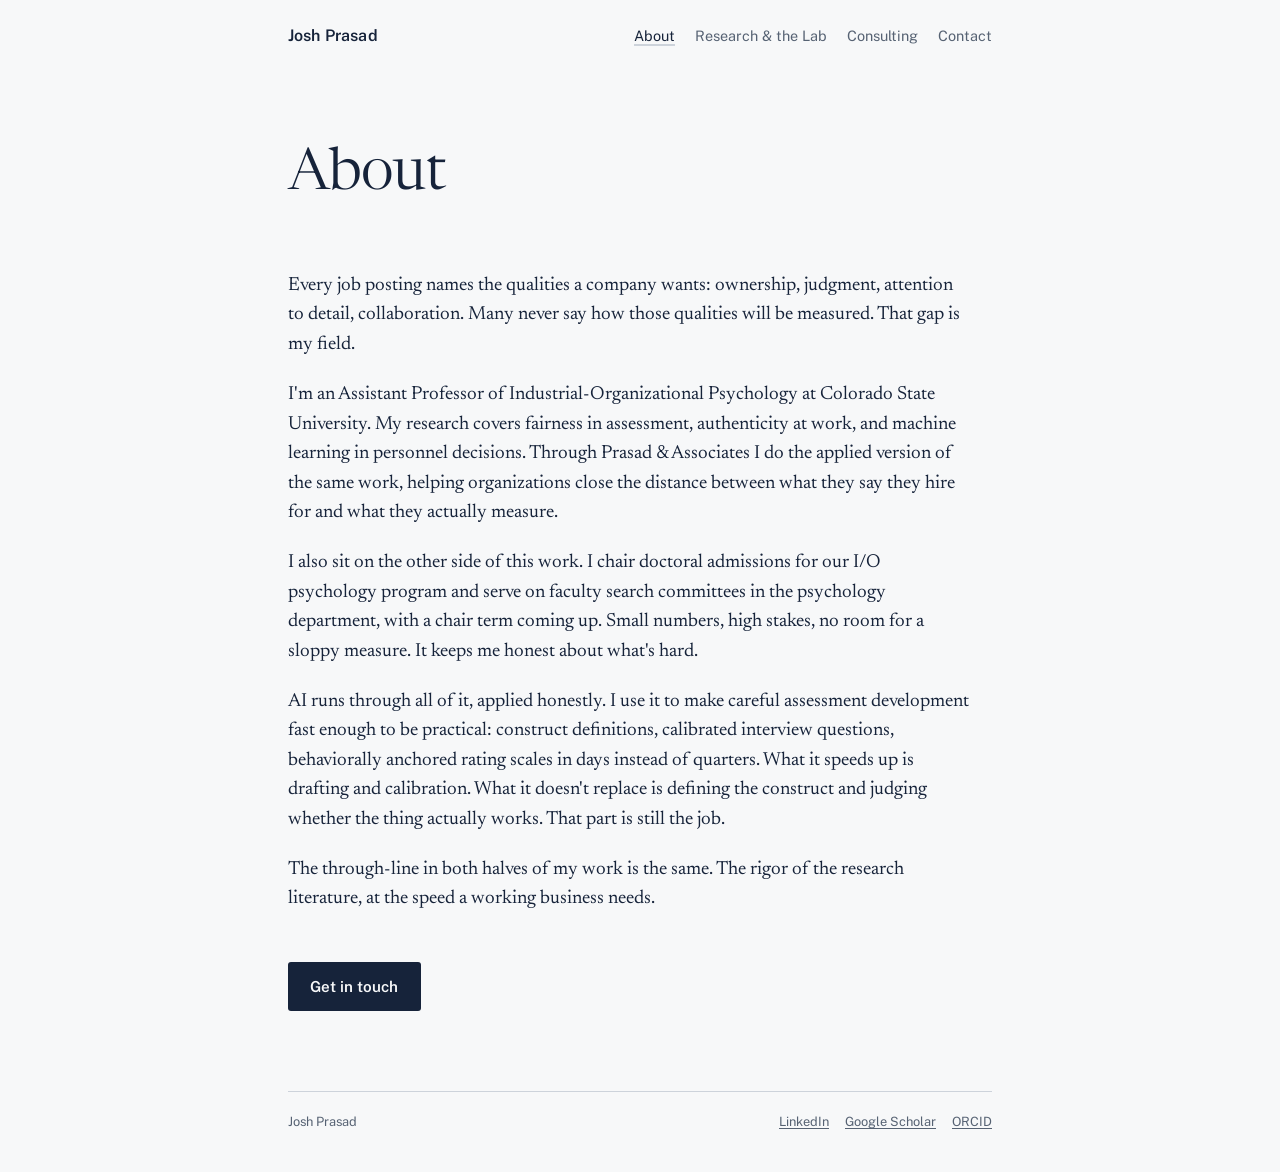
==== about.html @ ac9f9ecb "Five-page site built from approved copy Co-Authored-By: Claude Opus 5.5 <noreply@anthropic.com>" ====
<!doctype html>
<html lang="en">
<head>
<meta charset="utf-8">
<meta name="viewport" content="width=device-width, initial-scale=1">
<title>About | Josh Prasad</title>
<meta name="description" content="Josh Prasad is an Assistant Professor of Industrial-Organizational Psychology at Colorado State University and Principal of Prasad & Associates.">
<link rel="preconnect" href="https://fonts.googleapis.com">
<link rel="preconnect" href="https://fonts.gstatic.com" crossorigin>
<link rel="stylesheet" href="https://fonts.googleapis.com/css2?family=Newsreader:ital,opsz,wght@0,6..72,300..600;1,6..72,400&family=Public+Sans:wght@400;500;600&display=swap">
<link rel="stylesheet" href="style.css">
</head>
<body>
<div class="page">
  <header class="site-head">
    <a class="site-name" href="index.html">Josh Prasad</a>
    <nav class="site-nav" aria-label="Main">
      <a href="about.html" aria-current="page">About</a>
      <a href="lab.html">Research &amp; the Lab</a>
      <a href="consulting.html">Consulting</a>
      <a href="contact.html">Contact</a>
    </nav>
  </header>

  <main>
    <section class="opener">
      <h1>About</h1>
    </section>

    <section class="section prose">
      <p>Every job posting names the qualities a company wants: ownership, judgment, attention to detail, collaboration. Many never say how those qualities will be measured. That gap is my field.</p>
      <p>I'm an Assistant Professor of Industrial-Organizational Psychology at Colorado State University. My research covers fairness in assessment, authenticity at work, and machine learning in personnel decisions. Through Prasad &amp; Associates I do the applied version of the same work, helping organizations close the distance between what they say they hire for and what they actually measure.</p>
      <p>I also sit on the other side of this work. I chair doctoral admissions for our I/O psychology program and serve on faculty search committees in the psychology department, with a chair term coming up. Small numbers, high stakes, no room for a sloppy measure. It keeps me honest about what's hard.</p>
      <p>AI runs through all of it, applied honestly. I use it to make careful assessment development fast enough to be practical: construct definitions, calibrated interview questions, behaviorally anchored rating scales in days instead of quarters. What it speeds up is drafting and calibration. What it doesn't replace is defining the construct and judging whether the thing actually works. That part is still the job.</p>
      <p>The through-line in both halves of my work is the same. The rigor of the research literature, at the speed a working business needs.</p>
    </section>

    <p class="cta"><a href="contact.html">Get in touch</a></p>
  </main>

  <footer class="site-foot">
    <span>Josh Prasad</span>
    <nav aria-label="Elsewhere">
      <a href="https://www.linkedin.com/in/josh-prasad-phd/">LinkedIn</a>
      <a href="https://scholar.google.com/citations?hl=en&amp;user=JVRH_s0AAAAJ">Google Scholar</a>
      <a href="https://orcid.org/0000-0002-7938-6270">ORCID</a>
    </nav>
  </footer>
</div>
</body>
</html>
---- style.css ----
/* joshuaprasad.com — one stylesheet for every page.
   Colors live only in the tokens below. Change a token, not a rule. */

:root {
  color-scheme: light;
  --paper: #F7F8F9;
  --ink: #16233A;
  --slate: #566273;
  --rule: #CDD3DB;
  --accent: #2C6870;
  --serif: "Newsreader", "Iowan Old Style", Georgia, serif;
  --sans: "Public Sans", "Segoe UI", system-ui, sans-serif;
}
@media (prefers-color-scheme: dark) {
  :root {
    color-scheme: dark;
    --paper: #111822;
    --ink: #E4E8EE;
    --slate: #9AA6B5;
    --rule: #2C3746;
    --accent: #7FB7BC;
  }
}

*, *::before, *::after { box-sizing: border-box; }
html { -webkit-text-size-adjust: 100%; }
body {
  margin: 0;
  background: var(--paper);
  color: var(--ink);
  font-family: var(--serif);
  font-size: 19px;
  line-height: 1.55;
  padding-inline: 20px;
}
img { max-width: 100%; display: block; }
.page { max-width: 44rem; margin-inline: auto; }

a { color: var(--accent); text-underline-offset: 0.18em; text-decoration-thickness: 1px; }
a:hover { text-decoration-thickness: 2px; }
a:focus-visible { outline: 2px solid var(--accent); outline-offset: 3px; border-radius: 2px; }

/* Header and nav */
.site-head {
  display: flex; flex-wrap: wrap; align-items: baseline; justify-content: space-between;
  gap: 0.5rem 1.5rem;
  padding-block: 1.5rem 0;
  font-family: var(--sans);
}
.site-name { font-weight: 600; font-size: 1rem; color: var(--ink); text-decoration: none; letter-spacing: 0.01em; }
.site-nav { display: flex; flex-wrap: wrap; gap: 0.25rem 1.25rem; font-size: 0.9rem; }
.site-nav a { color: var(--slate); text-decoration: none; }
.site-nav a:hover, .site-nav a[aria-current="page"] { color: var(--ink); }
.site-nav a[aria-current="page"] { text-decoration: underline; text-decoration-color: var(--rule); text-decoration-thickness: 2px; }

/* Page openers */
.hook, .opener { padding-block: clamp(3rem, 10vw, 6rem) 0; }
h1 {
  font-weight: 350;
  font-size: clamp(2.2rem, 6.4vw, 3.6rem);
  line-height: 1.08;
  letter-spacing: -0.015em;
  margin: 0;
  text-wrap: balance;
  font-variation-settings: "opsz" 72;
}
.hook h1 .second { display: block; color: var(--slate); }
.hook > p, .lede { margin: 1.5rem 0 0; max-width: 34em; font-size: 1.1rem; }
.subtitle {
  margin: 0.6rem 0 0; font-size: clamp(1.25rem, 3.4vw, 1.6rem); line-height: 1.25;
  color: var(--slate); font-weight: 400; text-wrap: balance;
}

/* Body sections */
.prose { max-width: 36em; }
.prose p { margin: 0 0 1.1em; }
.section { margin-top: clamp(2.75rem, 7vw, 4rem); }
.section > :first-child { margin-top: 0; }
h2 { font-size: 1.5rem; font-weight: 450; line-height: 1.2; margin: 0 0 0.9rem; text-wrap: balance; }
h3 { font-family: var(--sans); font-size: 1rem; font-weight: 600; margin: 0; }

/* Home: the anchored rating scale */
.scale { margin: clamp(2.5rem, 7vw, 4rem) 0 0; }
.scale-trait { font-family: var(--sans); font-weight: 600; font-size: 0.95rem; margin: 0 0 1.1rem; }
.scale-trait span { font-weight: 400; color: var(--slate); }
.track { position: relative; height: 2.6rem; }
.track::before {
  content: ""; position: absolute; left: 0; right: 0; top: 0.55rem; height: 2px; background: var(--ink);
}
.tick {
  position: absolute; top: 0.1rem; width: 2px; height: 1rem; background: var(--ink);
  transform: translateX(-1px);
}
.tick b {
  position: absolute; top: 1.3rem; left: 50%; transform: translateX(-50%);
  font-family: var(--sans); font-weight: 500; font-size: 0.8rem; color: var(--slate);
  font-variant-numeric: tabular-nums;
}
.tick.anchor {
  width: 11px; height: 11px; top: 0.25rem; border-radius: 50%; transform: translateX(-5.5px);
  background: var(--paper); border: 2px solid var(--ink);
}
.tick.anchor b { top: 1.15rem; color: var(--ink); }
.anchors {
  display: grid; grid-template-columns: repeat(3, 1fr); gap: 1rem;
  font-size: 0.95rem; line-height: 1.4; margin: 0.4rem 0 0; padding: 0; list-style: none;
}
.anchors li:nth-child(2) { text-align: center; }
.anchors li:nth-child(3) { text-align: right; }
.scale figcaption { margin-top: 1.25rem; font-family: var(--sans); font-size: 0.85rem; color: var(--slate); max-width: 36em; }

/* Home: identity and routes */
.who {
  margin-top: clamp(3rem, 8vw, 4.5rem);
  padding-top: 1.5rem; border-top: 1px solid var(--rule);
  display: grid; gap: 0.15rem;
}
.who .name { font-size: 1.35rem; font-weight: 500; }
.who .role { color: var(--slate); font-size: 1rem; }
.routes { margin-top: 2.5rem; display: grid; gap: 1.75rem; }
@media (min-width: 640px) { .routes { grid-template-columns: 1fr 1fr; gap: 2.5rem; } }
.routes h2 { margin: 0; }
.routes h2 a { color: var(--ink); text-decoration: none; }
.routes h2 a:hover { color: var(--accent); }
.routes p { margin: 0.4rem 0 0; font-size: 1rem; color: var(--slate); }

/* Button */
.cta { margin-top: 3rem; }
.cta a {
  display: inline-block; font-family: var(--sans); font-weight: 600; font-size: 0.95rem;
  color: var(--paper); background: var(--ink); text-decoration: none;
  padding: 0.8rem 1.4rem; border-radius: 3px;
}
.cta a:hover { background: var(--accent); }

/* Consulting: services list */
.services { list-style: none; margin: 0; padding: 0; display: grid; gap: 0.9rem; max-width: 36em; }
.services li { padding-left: 1.1rem; position: relative; }
.services li::before {
  content: ""; position: absolute; left: 0; top: 0.72em; width: 0.45rem; height: 2px; background: var(--slate);
}
.services strong { font-weight: 600; }

/* Consulting: evidence and quotes */
.evidence { border-left: 2px solid var(--ink); padding-left: 1.25rem; max-width: 36em; }
.evidence p { margin: 0 0 1em; }
.cite { font-family: var(--sans); font-size: 0.85rem; color: var(--slate); }
.quotes { display: grid; gap: 1.75rem; max-width: 36em; }
.quotes blockquote { margin: 0; }
.quotes blockquote p { margin: 0; font-style: italic; }
.quotes footer { margin-top: 0.4rem; font-family: var(--sans); font-size: 0.9rem; font-weight: 600; }

/* Lab: people */
.people { list-style: none; margin: 0; padding: 0; display: grid; gap: 1.75rem; }
.person { display: grid; grid-template-columns: 76px 1fr; gap: 1.1rem; align-items: start; }
.person img, .person .initials {
  width: 76px; height: 76px; object-fit: cover; border-radius: 3px; background: var(--rule);
}
.person .initials {
  display: grid; place-items: center; font-family: var(--sans); font-weight: 600; color: var(--slate); font-size: 1.1rem;
}
.person h3 a { color: var(--ink); text-decoration-color: var(--rule); }
.person h3 .pron { font-weight: 400; color: var(--slate); }
.person p { margin: 0.25rem 0 0; font-size: 1rem; }
.alumni .person { grid-template-columns: 56px 1fr; }
.alumni .person img { width: 56px; height: 56px; }

/* Contact */
.addresses { display: grid; gap: 1.25rem; margin: 0; }
.addresses dt { font-family: var(--sans); font-size: 0.9rem; color: var(--slate); }
.addresses dd { margin: 0.15rem 0 0; font-size: clamp(1.15rem, 4vw, 1.4rem); overflow-wrap: anywhere; }
.links { display: flex; flex-wrap: wrap; gap: 0.5rem 1.5rem; font-family: var(--sans); font-size: 0.95rem; }

/* Footer */
.site-foot {
  margin-top: 5rem; padding-block: 1.25rem 2.5rem; border-top: 1px solid var(--rule);
  font-family: var(--sans); font-size: 0.8rem; color: var(--slate);
  display: flex; flex-wrap: wrap; gap: 0.5rem 1.25rem; justify-content: space-between;
}
.site-foot nav { display: flex; gap: 1rem; }
.site-foot a { color: var(--slate); }

.sr { position: absolute; width: 1px; height: 1px; overflow: hidden; clip: rect(0 0 0 0); white-space: nowrap; }

@media (max-width: 480px) {
  body { font-size: 18px; }
  .anchors { font-size: 0.85rem; gap: 0.6rem; }
}
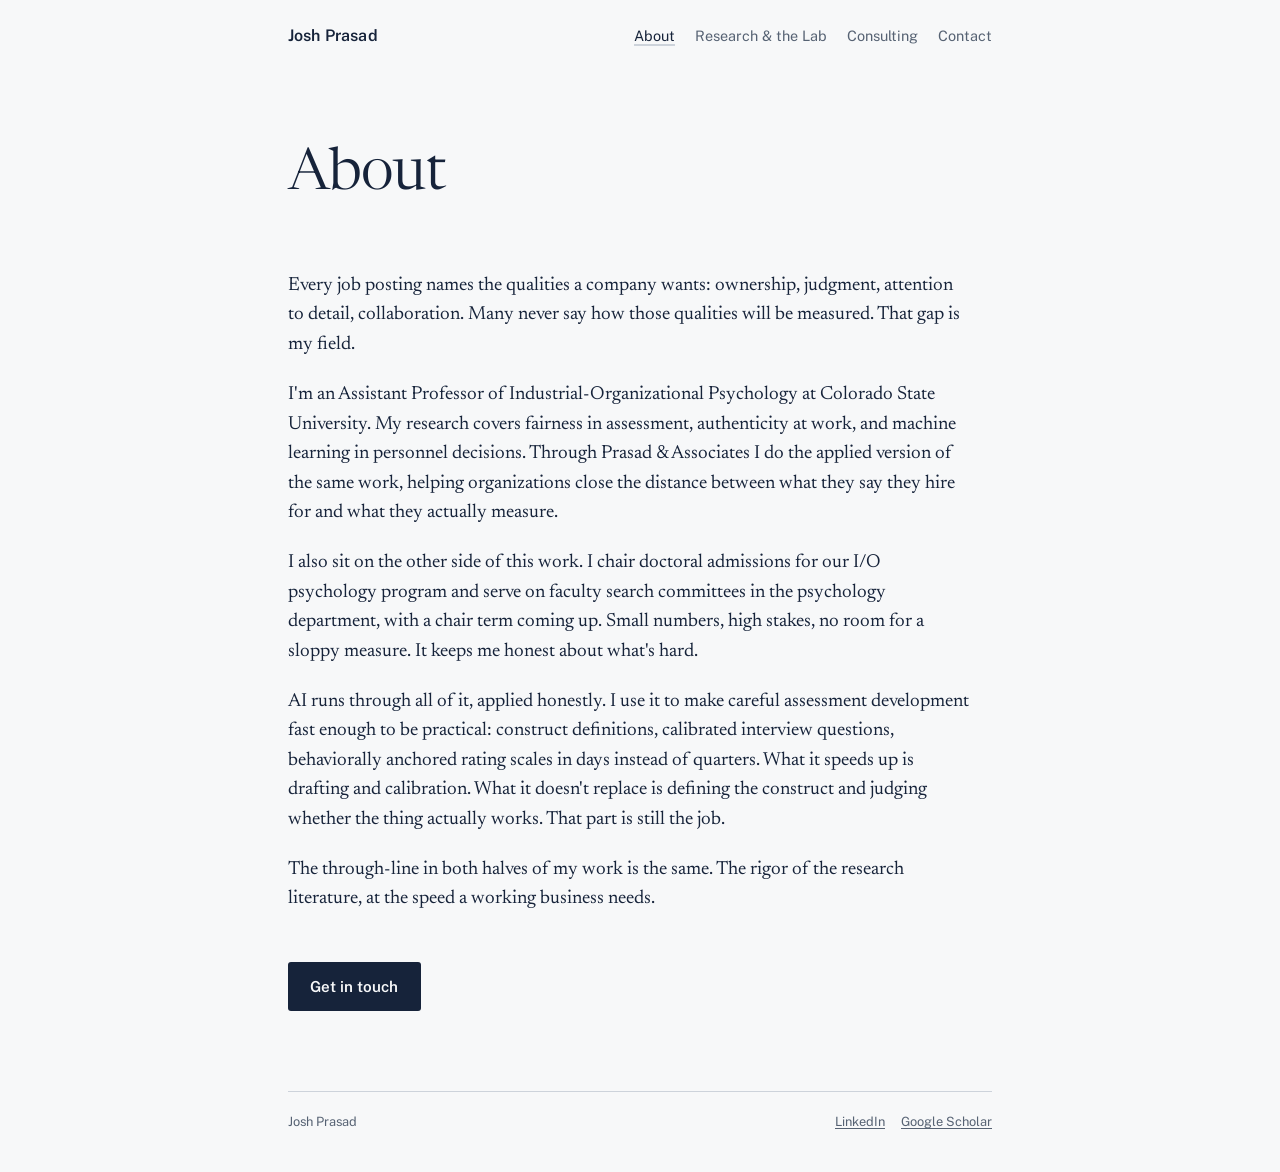
==== commit 6f308312: "Bigger, equal headshots; Kesea's year; drop ORCID; cache-bust photos Co-Authored-By: Claude Opus 5.5" ====
--- a/about.html
+++ b/about.html
@@ -43,7 +43,6 @@
     <nav aria-label="Elsewhere">
       <a href="https://www.linkedin.com/in/josh-prasad-phd/">LinkedIn</a>
       <a href="https://scholar.google.com/citations?hl=en&amp;user=JVRH_s0AAAAJ">Google Scholar</a>
-      <a href="https://orcid.org/0000-0002-7938-6270">ORCID</a>
     </nav>
   </footer>
 </div>
--- a/style.css
+++ b/style.css
@@ -152,9 +152,9 @@
 
 /* Lab: people */
 .people { list-style: none; margin: 0; padding: 0; display: grid; gap: 1.75rem; }
-.person { display: grid; grid-template-columns: 76px 1fr; gap: 1.1rem; align-items: start; }
+.person { display: grid; grid-template-columns: 104px 1fr; gap: 1.25rem; align-items: start; }
 .person img, .person .initials {
-  width: 76px; height: 76px; object-fit: cover; border-radius: 3px; background: var(--rule);
+  width: 104px; height: 104px; object-fit: cover; border-radius: 3px; background: var(--rule);
 }
 .person .initials {
   display: grid; place-items: center; font-family: var(--sans); font-weight: 600; color: var(--slate); font-size: 1.1rem;
@@ -162,8 +162,7 @@
 .person h3 a { color: var(--ink); text-decoration-color: var(--rule); }
 .person h3 .pron { font-weight: 400; color: var(--slate); }
 .person p { margin: 0.25rem 0 0; font-size: 1rem; }
-.alumni .person { grid-template-columns: 56px 1fr; }
-.alumni .person img { width: 56px; height: 56px; }
+.person p.title { font-family: var(--sans); font-size: 0.9rem; color: var(--slate); margin-top: 0.15rem; }
 
 /* Contact */
 .addresses { display: grid; gap: 1.25rem; margin: 0; }
